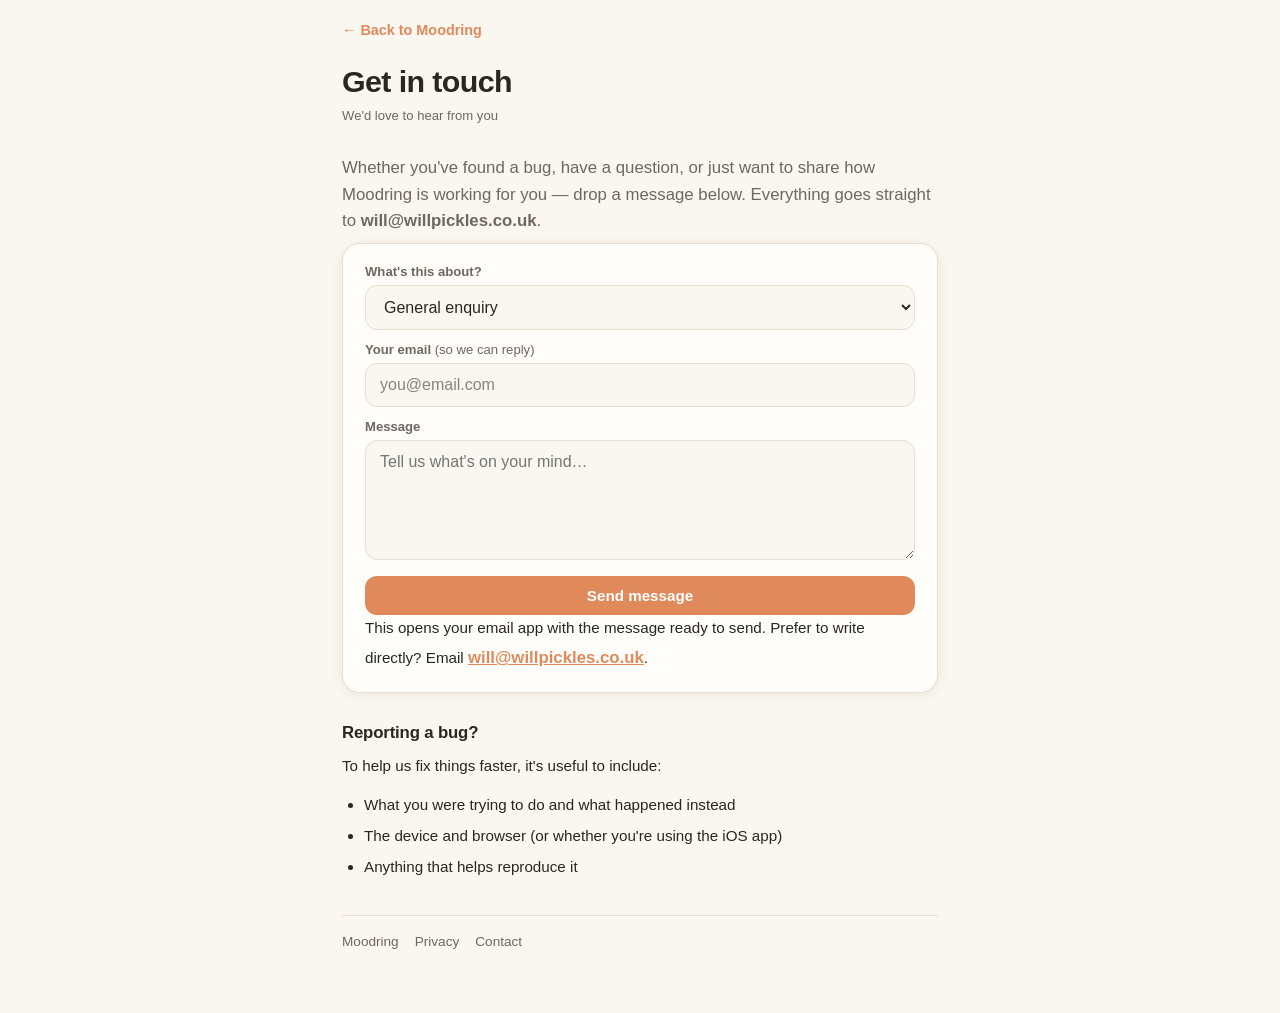
==== contact.html @ 80a7d565 "feat(legal): add public privacy policy + contact pages Add no-auth /privacy and /contact pages tailo" ====
<!DOCTYPE html>
<html lang="en">
<head>
  <meta charset="UTF-8" />
  <meta name="viewport" content="width=device-width, initial-scale=1.0, viewport-fit=cover" />
  <meta name="theme-color" content="#faf6f0" media="(prefers-color-scheme: light)" />
  <meta name="theme-color" content="#131316" media="(prefers-color-scheme: dark)" />
  <title>Contact &amp; Support · Moodring</title>
  <meta name="description" content="Get in touch with Moodring — ask a question, report a bug, or share feedback." />
  <link rel="stylesheet" href="styles.css" />
  <link rel="icon" href="data:image/svg+xml,<svg xmlns='http://www.w3.org/2000/svg' viewBox='0 0 100 100'><text y='.9em' font-size='90'>😊</text></svg>" />
  <!-- Match the in-app theme (light/dark) before paint to avoid a flash. -->
  <script>
    (function () {
      try {
        var raw = localStorage.getItem('moodring.v1');
        var theme = raw ? JSON.parse(raw).theme : null;
        var sysDark = window.matchMedia('(prefers-color-scheme: dark)').matches;
        var dark = theme === null || theme === undefined ? sysDark : theme === 'dark';
        document.documentElement.setAttribute('data-theme', dark ? 'dark' : 'light');
      } catch (e) {}
    })();
  </script>
</head>
<body>
  <main class="page">
    <div class="page-topbar">
      <a class="page-back" href="/">← Back to Moodring</a>
    </div>

    <h1>Get in touch</h1>
    <p class="updated">We'd love to hear from you</p>

    <p class="lead">
      Whether you've found a bug, have a question, or just want to share how
      Moodring is working for you — drop a message below. Everything goes
      straight to <strong>will@willpickles.co.uk</strong>.
    </p>

    <div class="page-card">
      <form id="contact-form">
        <div>
          <label for="topic">What's this about?</label>
          <select id="topic">
            <option value="General enquiry">General enquiry</option>
            <option value="Bug report">Report a bug</option>
            <option value="Feedback / feature idea">Feedback or feature idea</option>
            <option value="Account or privacy request">Account or privacy request</option>
          </select>
        </div>
        <div>
          <label for="reply-email">Your email <span style="font-weight:400">(so we can reply)</span></label>
          <input type="email" id="reply-email" placeholder="you@email.com" autocomplete="email" />
        </div>
        <div>
          <label for="message">Message</label>
          <textarea id="message" placeholder="Tell us what's on your mind…"></textarea>
        </div>
        <button type="submit" class="btn primary auth-btn">Send message</button>
      </form>
      <p class="hint" id="form-note" style="margin-bottom:0">
        This opens your email app with the message ready to send. Prefer to write
        directly? Email
        <a class="email-direct" href="mailto:will@willpickles.co.uk">will@willpickles.co.uk</a>.
      </p>
    </div>

    <h2>Reporting a bug?</h2>
    <p>
      To help us fix things faster, it's useful to include:
    </p>
    <ul>
      <li>What you were trying to do and what happened instead</li>
      <li>The device and browser (or whether you're using the iOS app)</li>
      <li>Anything that helps reproduce it</li>
    </ul>

    <footer class="page-footer">
      <a href="/">Moodring</a>
      <a href="/privacy">Privacy</a>
      <a href="/contact">Contact</a>
    </footer>
  </main>

  <script>
    (function () {
      var TO = 'will@willpickles.co.uk';
      var form = document.getElementById('contact-form');
      form.addEventListener('submit', function (e) {
        e.preventDefault();
        var topic = document.getElementById('topic').value;
        var replyEmail = document.getElementById('reply-email').value.trim();
        var message = document.getElementById('message').value.trim();

        var subject = 'Moodring — ' + topic;
        var bodyLines = [
          message || '',
          '',
          '—',
          replyEmail ? 'Reply to: ' + replyEmail : '',
          'Sent from the Moodring contact page',
        ];
        var body = bodyLines.join('\n');

        window.location.href =
          'mailto:' + TO +
          '?subject=' + encodeURIComponent(subject) +
          '&body=' + encodeURIComponent(body);
      });
    })();
  </script>
</body>
</html>
---- styles.css ----
/* ===== Moodring — minimal, warm, notebook-like ===== */

:root {
  --bg: #faf6f0;
  --surface: #fffdfa;
  --surface-2: #f3ede4;
  --text: #2a2622;
  --text-soft: #6f6760;
  --border: #e7ded2;
  --accent: #e08a5b;
  --accent-soft: #f7e3d6;
  --danger: #c0573f;
  --shadow: 0 2px 12px rgba(60, 45, 30, 0.08);
  --radius: 18px;
  --safe-bottom: env(safe-area-inset-bottom, 0px);
}

[data-theme="dark"] {
  --bg: #131316;
  --surface: #1c1c21;
  --surface-2: #25252c;
  --text: #ece8e3;
  --text-soft: #9b938a;
  --border: #2e2e36;
  --accent: #e89b6e;
  --accent-soft: #3a2e26;
  --danger: #e07a63;
  --shadow: 0 2px 14px rgba(0, 0, 0, 0.4);
}

* { box-sizing: border-box; margin: 0; padding: 0; }

html, body {
  height: 100%;
}

body {
  font-family: -apple-system, BlinkMacSystemFont, "Segoe UI", Roboto, "Helvetica Neue", Arial, "Apple Color Emoji", "Segoe UI Emoji", sans-serif;
  background: var(--bg);
  color: var(--text);
  -webkit-font-smoothing: antialiased;
  transition: background 0.3s ease, color 0.3s ease;
}

#app {
  max-width: 560px;
  margin: 0 auto;
  min-height: 100%;
  display: flex;
  flex-direction: column;
  position: relative;
}

/* ===== Topbar ===== */
.topbar {
  display: flex;
  align-items: center;
  justify-content: space-between;
  padding: 18px 22px 8px;
}
.brand {
  font-size: 1.35rem;
  font-weight: 700;
  letter-spacing: -0.02em;
  color: var(--text);
}
.icon-btn {
  background: var(--surface);
  border: 1px solid var(--border);
  border-radius: 50%;
  width: 42px; height: 42px;
  font-size: 1.1rem;
  cursor: pointer;
  box-shadow: var(--shadow);
  transition: transform 0.15s ease;
}
.icon-btn:active { transform: scale(0.92); }

/* ===== Views ===== */
#views {
  flex: 1;
  padding: 8px 22px 100px;
  overflow-y: auto;
}
.view { display: none; animation: fade 0.25s ease; }
.view.active { display: block; }
@keyframes fade { from { opacity: 0; transform: translateY(6px); } to { opacity: 1; transform: none; } }

.section-title {
  font-size: 0.82rem;
  text-transform: uppercase;
  letter-spacing: 0.08em;
  color: var(--text-soft);
  margin: 26px 0 12px;
}
.hint { font-size: 0.82rem; color: var(--text-soft); margin: 8px 0 14px; line-height: 1.5; }

/* ===== Log view ===== */
.prompt {
  font-size: 1.6rem;
  font-weight: 600;
  letter-spacing: -0.02em;
  margin: 22px 0 20px;
  line-height: 1.3;
}
.emoji-row {
  display: flex;
  gap: 10px;
  overflow-x: auto;
  padding: 6px 2px 16px;
  scroll-snap-type: x mandatory;
  -webkit-overflow-scrolling: touch;
}
.emoji-row::-webkit-scrollbar { height: 0; }
.emoji-btn {
  flex: 0 0 auto;
  width: 76px; height: 92px;
  border: 1px solid var(--border);
  background: var(--surface);
  border-radius: var(--radius);
  display: flex;
  flex-direction: column;
  align-items: center;
  justify-content: center;
  gap: 6px;
  cursor: pointer;
  scroll-snap-align: center;
  box-shadow: var(--shadow);
  transition: transform 0.12s ease, background 0.2s ease;
}
.emoji-btn .e { font-size: 2.1rem; line-height: 1; }
.emoji-btn .l { font-size: 0.68rem; color: var(--text-soft); }
.emoji-btn:active { transform: scale(0.9); }
.emoji-btn.pop { animation: pop 0.4s ease; }
@keyframes pop { 0% { transform: scale(1); } 40% { transform: scale(1.18); background: var(--accent-soft); } 100% { transform: scale(1); } }

/* Note area */
.note-area {
  background: var(--surface);
  border: 1px solid var(--border);
  border-radius: var(--radius);
  padding: 16px;
  box-shadow: var(--shadow);
  margin-top: 6px;
  animation: fade 0.2s ease;
}
.note-selected { font-size: 1.8rem; margin-bottom: 10px; }
.note-actions { display: flex; gap: 10px; margin-top: 12px; justify-content: flex-end; }

input[type="text"],
input[type="email"],
input[type="password"] {
  width: 100%;
  border: 1px solid var(--border);
  background: var(--bg);
  color: var(--text);
  border-radius: 12px;
  padding: 12px 14px;
  font-size: 1rem;
  outline: none;
  transition: border 0.2s ease, box-shadow 0.2s ease;
}
input[type="text"]:focus,
input[type="email"]:focus,
input[type="password"]:focus {
  border-color: var(--accent);
  box-shadow: 0 0 0 3px var(--accent-soft);
}
input::placeholder { color: var(--text-soft); opacity: 0.8; }

/* Buttons */
.btn {
  border: none;
  border-radius: 12px;
  padding: 11px 18px;
  font-size: 0.95rem;
  font-weight: 600;
  cursor: pointer;
  transition: transform 0.12s ease, opacity 0.2s ease;
}
.btn:active { transform: scale(0.95); }
.btn.primary { background: var(--accent); color: #fff; }
.btn.ghost { background: var(--surface-2); color: var(--text); }
.btn.danger { background: transparent; color: var(--danger); border: 1px solid var(--danger); }

/* Toast */
.toast {
  position: fixed;
  left: 50%;
  bottom: 96px;
  transform: translateX(-50%) translateY(20px);
  background: var(--text);
  color: var(--bg);
  padding: 10px 18px;
  border-radius: 999px;
  font-size: 0.9rem;
  font-weight: 500;
  opacity: 0;
  pointer-events: none;
  transition: opacity 0.25s ease, transform 0.25s ease;
  z-index: 200; /* above the auth overlay (100) so toasts are never hidden */
}
.toast.show { opacity: 1; transform: translateX(-50%) translateY(0); }

/* Today's logs */
.today-logs { display: flex; flex-wrap: wrap; gap: 8px; }
.log-chip {
  display: inline-flex;
  align-items: center;
  gap: 7px;
  background: var(--surface);
  border: 1px solid var(--border);
  border-radius: 999px;
  padding: 7px 13px 7px 11px;
  font-size: 0.85rem;
  color: var(--text-soft);
  box-shadow: var(--shadow);
}
.log-chip .ce { font-size: 1.15rem; }
.log-chip .note { color: var(--text); font-style: italic; }
.log-chip .del {
  background: none; border: none; cursor: pointer;
  color: var(--text-soft); font-size: 0.9rem; margin-left: 2px;
}
.empty { color: var(--text-soft); font-size: 0.9rem; padding: 6px 0; }

/* Today's boost */
.boost-card {
  background: var(--surface);
  border: 1px solid var(--border);
  border-radius: var(--radius);
  box-shadow: var(--shadow);
  padding: 16px 18px;
  display: flex;
  flex-direction: column;
  gap: 14px;
  transition: opacity 0.2s ease;
}
.boost-text { font-size: 1.4rem; font-weight: 700; line-height: 1.35; letter-spacing: -0.01em; }
.boost-actions { display: flex; gap: 8px; justify-content: flex-end; }
.boost-icon-btn {
  width: 40px;
  height: 40px;
  border-radius: 50%;
  border: 1px solid var(--border);
  background: var(--surface-2);
  color: var(--text-soft);
  font-size: 1.15rem;
  line-height: 1;
  cursor: pointer;
  display: inline-flex;
  align-items: center;
  justify-content: center;
  transition: transform 0.12s ease, background 0.2s ease, color 0.2s ease;
}
.boost-icon-btn:active { transform: scale(0.92); }
.boost-check.done {
  background: var(--accent);
  border-color: var(--accent);
  color: #fff;
}
.boost-card.done { border-color: var(--accent); }
.boost-card.done .boost-text {
  color: var(--text-soft);
  text-decoration: line-through;
  text-decoration-color: var(--accent);
}

/* ===== History ===== */
.trend {
  background: var(--surface);
  border: 1px solid var(--border);
  border-radius: var(--radius);
  padding: 18px;
  box-shadow: var(--shadow);
  margin-bottom: 14px;
}
.trend svg { width: 100%; height: 120px; display: block; }
.trend-label { font-size: 0.85rem; color: var(--text-soft); margin-top: 10px; }
.trend-label strong { color: var(--text); }

.summary-card {
  background: var(--accent-soft);
  border-radius: var(--radius);
  padding: 16px 18px;
  font-size: 0.92rem;
  line-height: 1.55;
  margin-bottom: 18px;
  color: var(--text);
}

.timeline { display: flex; flex-direction: column; gap: 14px; }
.day-group {
  background: var(--surface);
  border: 1px solid var(--border);
  border-radius: var(--radius);
  padding: 14px 16px;
  box-shadow: var(--shadow);
}
.day-head { display: flex; justify-content: space-between; align-items: baseline; margin-bottom: 10px; }
.day-name { font-weight: 600; font-size: 0.95rem; }
.day-count { font-size: 0.78rem; color: var(--text-soft); }
.day-entries { display: flex; flex-direction: column; gap: 8px; }
.entry { display: flex; align-items: center; gap: 10px; font-size: 0.88rem; }
.entry .ee { font-size: 1.3rem; }
.entry .et { color: var(--text-soft); width: 64px; flex: 0 0 auto; font-variant-numeric: tabular-nums; }
.entry .en { color: var(--text); font-style: italic; }

/* ===== Boosters ===== */
.suggestions { display: flex; flex-direction: column; gap: 12px; }
.suggestion-card {
  background: var(--surface);
  border: 1px solid var(--border);
  border-left: 4px solid var(--accent);
  border-radius: var(--radius);
  padding: 14px 16px;
  box-shadow: var(--shadow);
  animation: fade 0.25s ease;
}
.suggestion-card .s-text { font-size: 0.95rem; margin-bottom: 10px; line-height: 1.45; }
.suggestion-card .s-actions { display: flex; gap: 8px; }
.suggestion-card .btn { padding: 8px 14px; font-size: 0.85rem; }

.booster-add { display: flex; gap: 8px; margin-bottom: 14px; }
.booster-add input { flex: 1; }
.booster-list { list-style: none; display: flex; flex-direction: column; gap: 8px; }
.booster-item {
  display: flex; align-items: center; justify-content: space-between;
  background: var(--surface);
  border: 1px solid var(--border);
  border-radius: 14px;
  padding: 13px 16px;
  box-shadow: var(--shadow);
  font-size: 0.95rem;
}
.booster-item .del { background: none; border: none; cursor: pointer; color: var(--text-soft); font-size: 1rem; }

/* ===== Settings emoji editor ===== */
.emoji-edit-list { list-style: none; display: flex; flex-direction: column; gap: 8px; margin-bottom: 16px; }
.emoji-edit-item {
  display: flex; align-items: center; gap: 12px;
  background: var(--surface);
  border: 1px solid var(--border);
  border-radius: 14px;
  padding: 11px 14px;
  box-shadow: var(--shadow);
  cursor: grab;
}
.emoji-edit-item.dragging { opacity: 0.4; }
.emoji-edit-item.drag-over { border-color: var(--accent); }
.emoji-edit-item .grip { color: var(--text-soft); cursor: grab; font-size: 1.1rem; }
.emoji-edit-item .ce { font-size: 1.6rem; }
.emoji-edit-item .lbl { flex: 1; font-size: 0.95rem; }
.emoji-edit-item .del { background: none; border: none; cursor: pointer; color: var(--text-soft); font-size: 1rem; }

.emoji-add { display: flex; gap: 8px; align-items: center; }
.emoji-char-input { width: 64px; flex: 0 0 auto; text-align: center; font-size: 1.3rem; }
.emoji-add input:not(.emoji-char-input) { flex: 1; }

.data-actions { display: flex; flex-wrap: wrap; gap: 10px; }

/* ===== Tabbar ===== */
.tabbar {
  position: fixed;
  bottom: 0; left: 50%;
  transform: translateX(-50%);
  width: 100%;
  max-width: 560px;
  display: flex;
  background: var(--surface);
  border-top: 1px solid var(--border);
  padding-bottom: var(--safe-bottom);
  z-index: 40;
}
.tab {
  flex: 1;
  background: none;
  border: none;
  padding: 10px 0 12px;
  font-size: 1.3rem;
  color: var(--text-soft);
  cursor: pointer;
  display: flex;
  flex-direction: column;
  align-items: center;
  gap: 2px;
  transition: color 0.2s ease;
}
.tab span { font-size: 0.66rem; font-weight: 600; }
.tab.active { color: var(--accent); }

/* ===== Topbar actions ===== */
.topbar-actions { display: flex; gap: 10px; }

/* ===== Auth overlay ===== */
.auth-overlay {
  position: fixed;
  inset: 0;
  background: var(--bg);
  z-index: 100;
  display: flex;
  align-items: center;
  justify-content: center;
  padding: 24px;
  animation: fade 0.25s ease;
}
.auth-overlay[hidden] { display: none; }
.auth-card {
  width: 100%;
  max-width: 360px;
  background: var(--surface);
  border: 1px solid var(--border);
  border-radius: var(--radius);
  box-shadow: var(--shadow);
  padding: 30px 24px;
  text-align: center;
  display: flex;
  flex-direction: column;
  gap: 12px;
}
.auth-panel {
  display: flex;
  flex-direction: column;
  gap: 12px;
  animation: fade 0.2s ease;
}
.auth-panel[hidden] { display: none; }
.auth-divider {
  display: flex;
  align-items: center;
  gap: 12px;
  margin: 6px 0 2px;
}
.auth-divider::before,
.auth-divider::after {
  content: "";
  flex: 1;
  height: 1px;
  background: var(--border);
}
.auth-divider span {
  font-size: 0.78rem;
  color: var(--text-soft);
  white-space: nowrap;
}
.auth-nav { border: 1px solid var(--border); }
.auth-back {
  align-self: flex-start;
  text-decoration: none;
  padding: 2px 0;
}
.auth-logo {
  font-size: 2.8rem;
  line-height: 1;
  transition: opacity 0.18s ease, transform 0.18s ease;
}
.auth-logo.swap { opacity: 0; transform: translateY(-8px); }
.auth-title { font-size: 1.5rem; font-weight: 700; letter-spacing: -0.02em; }
.auth-sub { font-size: 0.9rem; color: var(--text-soft); margin-bottom: 6px; line-height: 1.5; }
.auth-card input { text-align: left; margin-top: 2px; }
.auth-btn { width: 100%; }
.auth-btn:disabled { opacity: 0.6; cursor: default; }
.auth-error {
  background: var(--accent-soft);
  color: var(--danger);
  border-radius: 10px;
  padding: 9px 12px;
  font-size: 0.85rem;
  text-align: left;
  line-height: 1.45;
}
.auth-error.success {
  background: var(--accent-soft);
  color: var(--accent);
}
.btn.link {
  background: none;
  color: var(--text-soft);
  font-weight: 500;
  font-size: 0.85rem;
  padding: 4px;
  text-decoration: underline;
}
.auth-config-warn {
  font-size: 0.78rem;
  color: var(--text-soft);
  line-height: 1.5;
  margin-top: 6px;
}
.auth-config-warn code {
  background: var(--surface-2);
  padding: 1px 5px;
  border-radius: 5px;
  font-size: 0.95em;
}

/* ===== Standalone pages (privacy, contact) ===== */
.page {
  max-width: 640px;
  margin: 0 auto;
  padding: 18px 22px 64px;
}
.page-topbar {
  display: flex;
  align-items: center;
  justify-content: space-between;
  padding: 4px 0 18px;
}
.page-back {
  display: inline-flex;
  align-items: center;
  gap: 7px;
  text-decoration: none;
  color: var(--text-soft);
  font-size: 0.9rem;
  font-weight: 600;
}
.page-back:hover { color: var(--accent); }
.page h1 {
  font-size: 1.9rem;
  font-weight: 700;
  letter-spacing: -0.02em;
  margin: 8px 0 6px;
}
.page .updated {
  font-size: 0.82rem;
  color: var(--text-soft);
  margin-bottom: 28px;
}
.page h2 {
  font-size: 1.05rem;
  font-weight: 700;
  margin: 30px 0 10px;
  letter-spacing: -0.01em;
}
.page p,
.page li {
  font-size: 0.95rem;
  line-height: 1.65;
  color: var(--text);
}
.page p { margin: 0 0 14px; }
.page ul { margin: 0 0 14px; padding-left: 22px; }
.page li { margin-bottom: 6px; }
.page a { color: var(--accent); }
.page .lead {
  font-size: 1.05rem;
  color: var(--text-soft);
  line-height: 1.6;
  margin-bottom: 8px;
}
.page-card {
  background: var(--surface);
  border: 1px solid var(--border);
  border-radius: var(--radius);
  box-shadow: var(--shadow);
  padding: 20px 22px;
  margin-bottom: 18px;
}
.page-card form { display: flex; flex-direction: column; gap: 12px; }
.page-card label {
  font-size: 0.82rem;
  font-weight: 600;
  color: var(--text-soft);
  display: block;
  margin-bottom: 6px;
}
.page-card textarea {
  width: 100%;
  border: 1px solid var(--border);
  background: var(--bg);
  color: var(--text);
  border-radius: 12px;
  padding: 12px 14px;
  font-size: 1rem;
  font-family: inherit;
  outline: none;
  resize: vertical;
  min-height: 120px;
  transition: border 0.2s ease, box-shadow 0.2s ease;
}
.page-card textarea:focus {
  border-color: var(--accent);
  box-shadow: 0 0 0 3px var(--accent-soft);
}
.page-card select {
  width: 100%;
  border: 1px solid var(--border);
  background: var(--bg);
  color: var(--text);
  border-radius: 12px;
  padding: 12px 14px;
  font-size: 1rem;
  outline: none;
}
.email-direct {
  display: inline-block;
  margin-top: 4px;
  font-weight: 600;
  font-size: 1.05rem;
}
.page-footer {
  margin-top: 36px;
  padding-top: 18px;
  border-top: 1px solid var(--border);
  font-size: 0.85rem;
  color: var(--text-soft);
  display: flex;
  gap: 16px;
  flex-wrap: wrap;
}
.page-footer a { color: var(--text-soft); text-decoration: none; }
.page-footer a:hover { color: var(--accent); }

/* In-app legal links (settings footer) */
.app-legal {
  margin-top: 28px;
  padding-top: 16px;
  border-top: 1px solid var(--border);
  display: flex;
  gap: 16px;
  flex-wrap: wrap;
}
.app-legal a {
  font-size: 0.85rem;
  color: var(--text-soft);
  text-decoration: none;
  font-weight: 600;
}
.app-legal a:hover { color: var(--accent); }
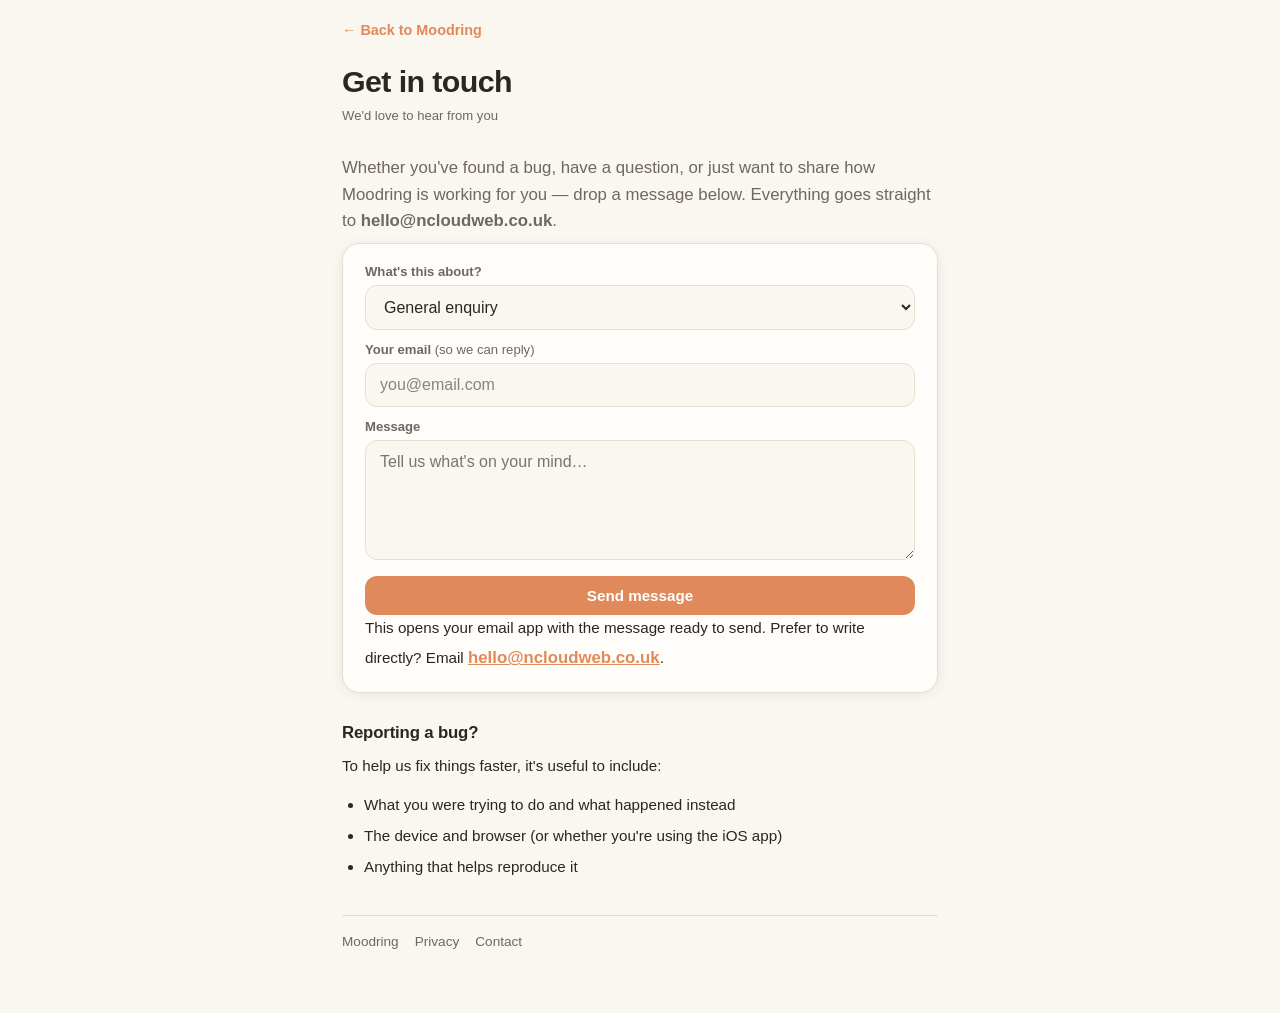
==== commit f3624f40: "chore(contact): route support email to hello@ncloudweb.co.uk Replace the personal address on the pub" ====
--- a/contact.html
+++ b/contact.html
@@ -34,7 +34,7 @@
     <p class="lead">
       Whether you've found a bug, have a question, or just want to share how
       Moodring is working for you — drop a message below. Everything goes
-      straight to <strong>will@willpickles.co.uk</strong>.
+      straight to <strong>hello@ncloudweb.co.uk</strong>.
     </p>
 
     <div class="page-card">
@@ -61,7 +61,7 @@
       <p class="hint" id="form-note" style="margin-bottom:0">
         This opens your email app with the message ready to send. Prefer to write
         directly? Email
-        <a class="email-direct" href="mailto:will@willpickles.co.uk">will@willpickles.co.uk</a>.
+        <a class="email-direct" href="mailto:hello@ncloudweb.co.uk">hello@ncloudweb.co.uk</a>.
       </p>
     </div>
 
@@ -84,7 +84,7 @@
 
   <script>
     (function () {
-      var TO = 'will@willpickles.co.uk';
+      var TO = 'hello@ncloudweb.co.uk';
       var form = document.getElementById('contact-form');
       form.addEventListener('submit', function (e) {
         e.preventDefault();
